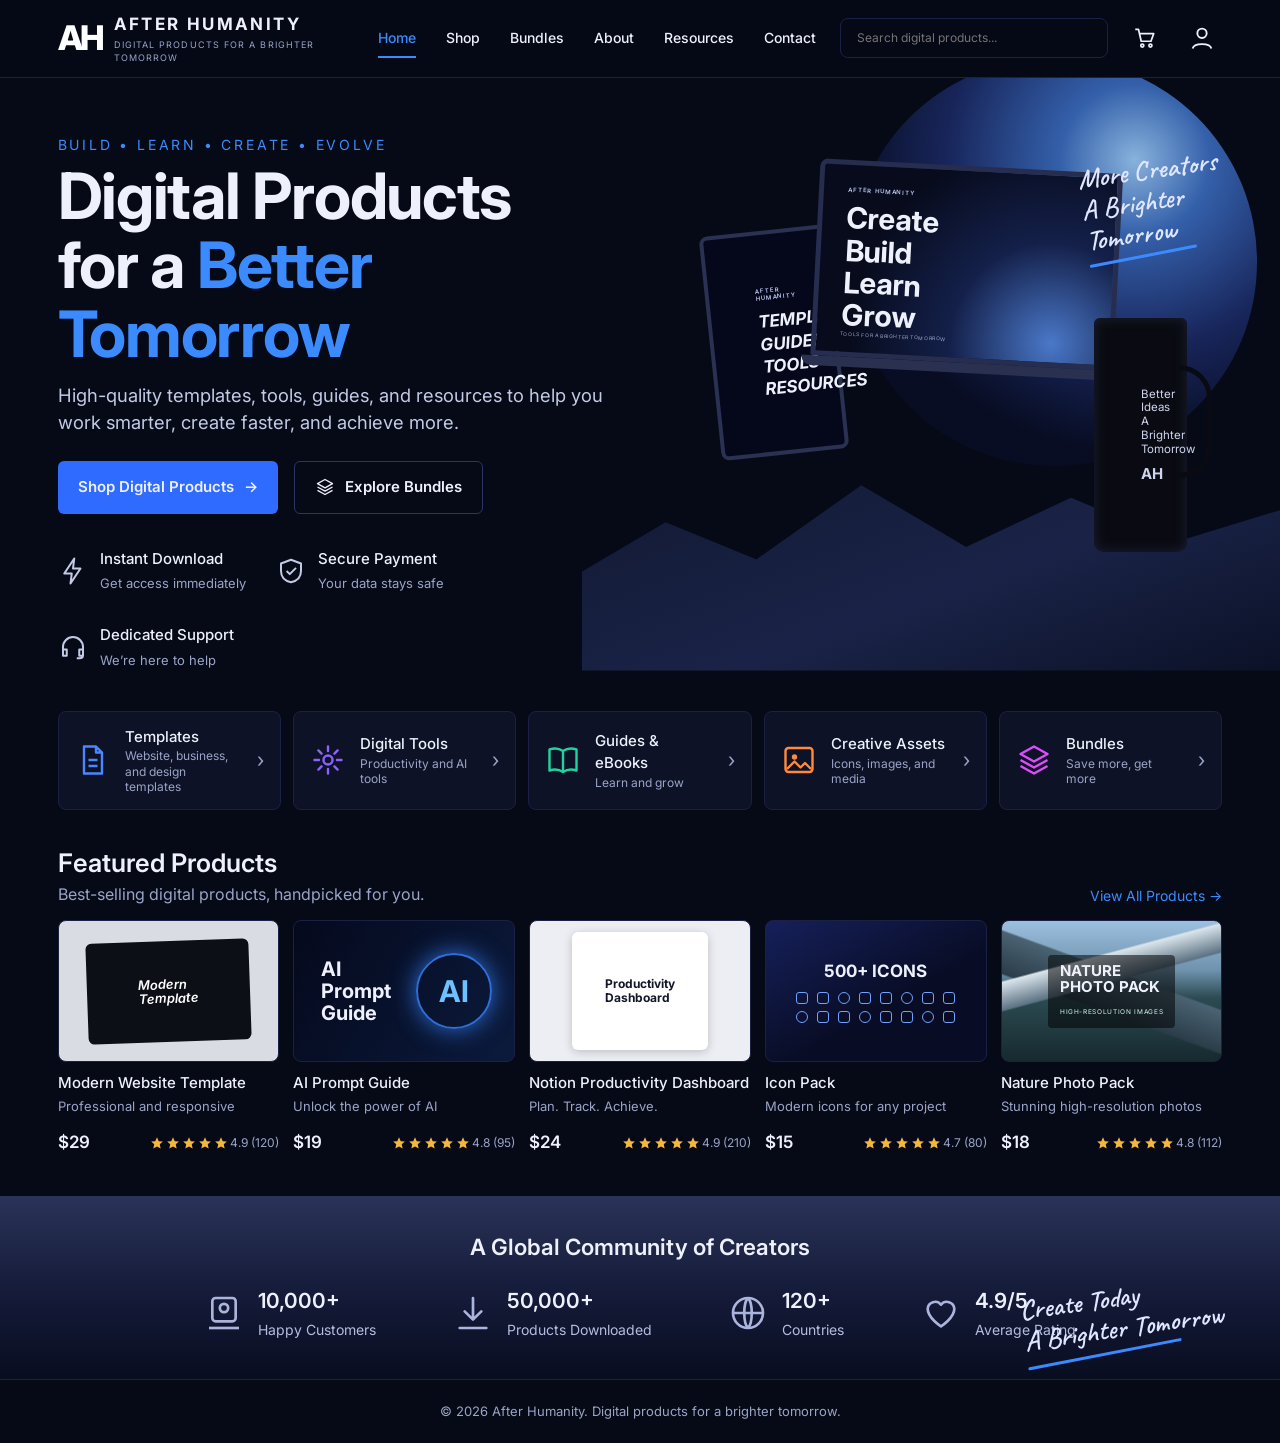
==== index.html @ 8324e244 "Deploy website via After Humanity Website Deployer" ====
<!DOCTYPE html>
<html lang="en">
<head>
<meta charset="utf-8">
<meta name="viewport" content="width=device-width, initial-scale=1">
<title>After Humanity | Digital Products for a Brighter Tomorrow</title>
<meta name="description" content="High-quality templates, tools, guides, and resources to help you work smarter, create faster, and achieve more.">
<link rel="preconnect" href="https://fonts.googleapis.com">
<link rel="preconnect" href="https://fonts.gstatic.com" crossorigin>
<link href="https://fonts.googleapis.com/css2?family=Inter:wght@400;500;600;700;800&family=Caveat:wght@600&display=swap" rel="stylesheet">
<link rel="stylesheet" href="style.css">
</head>
<body>
<svg width="0" height="0" style="position:absolute" aria-hidden="true">
  <symbol id="i-doc" viewBox="0 0 24 24"><path d="M6 3h8l4 4v14H6z M14 3v4h4 M9 12h6 M9 16h6" fill="none" stroke="currentColor" stroke-width="1.6" stroke-linejoin="round"/></symbol>
  <symbol id="i-gear" viewBox="0 0 24 24"><circle cx="12" cy="12" r="3" fill="none" stroke="currentColor" stroke-width="1.6"/><path d="M12 3v3M12 18v3M3 12h3M18 12h3M5.6 5.6l2.1 2.1M16.3 16.3l2.1 2.1M18.4 5.6l-2.1 2.1M7.7 16.3l-2.1 2.1" stroke="currentColor" stroke-width="1.6" stroke-linecap="round"/></symbol>
  <symbol id="i-book" viewBox="0 0 24 24"><path d="M3 5c3-1 6-1 9 1 3-2 6-2 9-1v14c-3-1-6-1-9 1-3-2-6-2-9-1z M12 6v14" fill="none" stroke="currentColor" stroke-width="1.6" stroke-linejoin="round"/></symbol>
  <symbol id="i-img" viewBox="0 0 24 24"><rect x="3" y="4" width="18" height="16" rx="2" fill="none" stroke="currentColor" stroke-width="1.6"/><circle cx="9" cy="10" r="1.8" fill="currentColor"/><path d="M4 18l5-5 4 4 3-3 4 4" fill="none" stroke="currentColor" stroke-width="1.6" stroke-linejoin="round"/></symbol>
  <symbol id="i-stack" viewBox="0 0 24 24"><path d="M12 3l9 5-9 5-9-5z M3 12l9 5 9-5 M3 16l9 5 9-5" fill="none" stroke="currentColor" stroke-width="1.6" stroke-linejoin="round"/></symbol>
  <symbol id="i-bolt" viewBox="0 0 24 24"><path d="M13 2L5 14h6l-1 8 8-12h-6z" fill="none" stroke="currentColor" stroke-width="1.6" stroke-linejoin="round"/></symbol>
  <symbol id="i-shield" viewBox="0 0 24 24"><path d="M12 3l8 3v6c0 5-3.5 8-8 9-4.5-1-8-4-8-9V6z M8.5 12l2.5 2.5L16 9.5" fill="none" stroke="currentColor" stroke-width="1.6" stroke-linejoin="round"/></symbol>
  <symbol id="i-help" viewBox="0 0 24 24"><path d="M4 14v-2a8 8 0 0116 0v2 M4 14h3v5H4z M17 14h3v5h-3z M20 19c0 2-2 2-5 2" fill="none" stroke="currentColor" stroke-width="1.6" stroke-linejoin="round"/></symbol>
  <symbol id="i-user" viewBox="0 0 24 24"><rect x="5" y="3" width="14" height="14" rx="2" fill="none" stroke="currentColor" stroke-width="1.6"/><circle cx="12" cy="9" r="2.5" fill="none" stroke="currentColor" stroke-width="1.6"/><path d="M3 21h18" stroke="currentColor" stroke-width="1.6"/></symbol>
  <symbol id="i-down" viewBox="0 0 24 24"><path d="M12 3v12 M7 11l5 5 5-5 M4 21h16" fill="none" stroke="currentColor" stroke-width="1.6" stroke-linejoin="round" stroke-linecap="round"/></symbol>
  <symbol id="i-globe" viewBox="0 0 24 24"><circle cx="12" cy="12" r="9" fill="none" stroke="currentColor" stroke-width="1.6"/><path d="M3 12h18 M12 3c3 3 3 15 0 18 M12 3c-3 3-3 15 0 18" fill="none" stroke="currentColor" stroke-width="1.6"/></symbol>
  <symbol id="i-heart" viewBox="0 0 24 24"><path d="M12 20S4 15 4 9.5A4.5 4.5 0 0112 7a4.5 4.5 0 018 2.5C20 15 12 20 12 20z" fill="none" stroke="currentColor" stroke-width="1.6" stroke-linejoin="round"/></symbol>
  <symbol id="i-star" viewBox="0 0 24 24"><path d="M12 2l3 7 7 .6-5.3 4.7 1.6 7.2L12 17.8 5.7 21.5l1.6-7.2L2 9.6 9 9z" fill="currentColor"/></symbol>
</svg>

<header class="nav">
  <a class="logo" href="#top" aria-label="After Humanity home">
    <span class="mark">AH</span>
    <span class="logo-text"><b>AFTER HUMANITY</b><small>DIGITAL PRODUCTS FOR A BRIGHTER TOMORROW</small></span>
  </a>
  <nav class="links" aria-label="Main">
    <a class="on" href="#top">Home</a><a href="#featured">Shop</a><a href="#categories">Bundles</a><a href="#community">About</a><a href="#community">Resources</a><a href="#footer">Contact</a>
  </nav>
  <div class="tools">
    <label class="search"><svg width="16" height="16"><use href="#i-help"/></svg><input type="search" placeholder="Search digital products..." aria-label="Search digital products"></label>
    <button class="icon" aria-label="Cart"><svg viewBox="0 0 24 24" width="26" height="26" fill="none" stroke="currentColor" stroke-width="1.6" stroke-linejoin="round"><path d="M3 4h3l2.5 11h9L20 8H7"/><circle cx="9.5" cy="19" r="1.4"/><circle cx="17" cy="19" r="1.4"/></svg></button>
    <button class="icon" aria-label="Account"><svg viewBox="0 0 24 24" width="28" height="28" fill="none" stroke="currentColor" stroke-width="1.6"><circle cx="12" cy="8" r="4"/><path d="M4 21c1-5 15-5 16 0"/></svg></button>
  </div>
</header>

<main id="top">
  <section class="hero">
    <div class="hero-copy">
      <p class="kicker">BUILD • LEARN • CREATE • EVOLVE</p>
      <h1>Digital Products<br>for a <span>Better Tomorrow</span></h1>
      <p class="lead">High-quality templates, tools, guides, and resources to help you work smarter, create faster, and achieve more.</p>
      <div class="cta">
        <a class="btn primary" href="#featured">Shop Digital Products <span>→</span></a>
        <a class="btn ghost" href="#categories"><svg width="20" height="20"><use href="#i-stack"/></svg> Explore Bundles</a>
      </div>
      <ul class="perks">
        <li><svg width="30" height="30"><use href="#i-bolt"/></svg><div><b>Instant Download</b><small>Get access immediately</small></div></li>
        <li><svg width="30" height="30"><use href="#i-shield"/></svg><div><b>Secure Payment</b><small>Your data stays safe</small></div></li>
        <li><svg width="30" height="30"><use href="#i-help"/></svg><div><b>Dedicated Support</b><small>We’re here to help</small></div></li>
      </ul>
    </div>
    <div class="hero-art" aria-hidden="true">
      <div class="planet"></div>
      <div class="ridge"></div>
      <div class="tablet"><i>AFTER HUMANITY</i><p>TEMPLATES<br>GUIDES<br>TOOLS<br>RESOURCES</p></div>
      <div class="laptop"><div class="screen"><i>AFTER HUMANITY</i><p>Create<br>Build<br>Learn<br>Grow</p><em>TOOLS FOR A BRIGHTER TOMORROW</em></div><div class="base"></div></div>
      <div class="mug"><span>Better<br>Ideas<br>A Brighter<br>Tomorrow</span><b>AH</b></div>
      <p class="script s1">More Creators<br>A Brighter<br>Tomorrow</p>
    </div>
  </section>

  <section id="categories" class="cats">
    <a class="cat" href="#featured"><svg class="c1" width="36" height="36"><use href="#i-doc"/></svg><div><b>Templates</b><small>Website, business, and design templates</small></div><em>›</em></a>
    <a class="cat" href="#featured"><svg class="c2" width="36" height="36"><use href="#i-gear"/></svg><div><b>Digital Tools</b><small>Productivity and AI tools</small></div><em>›</em></a>
    <a class="cat" href="#featured"><svg class="c3" width="36" height="36"><use href="#i-book"/></svg><div><b>Guides &amp; eBooks</b><small>Learn and grow</small></div><em>›</em></a>
    <a class="cat" href="#featured"><svg class="c4" width="36" height="36"><use href="#i-img"/></svg><div><b>Creative Assets</b><small>Icons, images, and media</small></div><em>›</em></a>
    <a class="cat" href="#featured"><svg class="c5" width="36" height="36"><use href="#i-stack"/></svg><div><b>Bundles</b><small>Save more, get more</small></div><em>›</em></a>
  </section>

  <section id="featured" class="featured">
    <div class="head"><div><h2>Featured Products</h2><p>Best-selling digital products, handpicked for you.</p></div><a href="#featured">View All Products →</a></div>
    <div class="grid">
      <article class="prod"><div class="thumb t1"><div class="lap"><b>Modern<br>Template</b></div></div><h3>Modern Website Template</h3><p>Professional and responsive</p><div class="row"><b>$29</b><span class="rate" aria-label="4.9 stars, 120 reviews"><svg width="14" height="14"><use href="#i-star"/></svg><svg width="14" height="14"><use href="#i-star"/></svg><svg width="14" height="14"><use href="#i-star"/></svg><svg width="14" height="14"><use href="#i-star"/></svg><svg width="14" height="14"><use href="#i-star"/></svg> 4.9 (120)</span></div></article>
      <article class="prod"><div class="thumb t2"><b>AI<br>Prompt<br>Guide</b><i>AI</i></div><h3>AI Prompt Guide</h3><p>Unlock the power of AI</p><div class="row"><b>$19</b><span class="rate" aria-label="4.8 stars, 95 reviews"><svg width="14" height="14"><use href="#i-star"/></svg><svg width="14" height="14"><use href="#i-star"/></svg><svg width="14" height="14"><use href="#i-star"/></svg><svg width="14" height="14"><use href="#i-star"/></svg><svg width="14" height="14"><use href="#i-star"/></svg> 4.8 (95)</span></div></article>
      <article class="prod"><div class="thumb t3"><div class="card"><b>Productivity<br>Dashboard</b></div></div><h3>Notion Productivity Dashboard</h3><p>Plan. Track. Achieve.</p><div class="row"><b>$24</b><span class="rate" aria-label="4.9 stars, 210 reviews"><svg width="14" height="14"><use href="#i-star"/></svg><svg width="14" height="14"><use href="#i-star"/></svg><svg width="14" height="14"><use href="#i-star"/></svg><svg width="14" height="14"><use href="#i-star"/></svg><svg width="14" height="14"><use href="#i-star"/></svg> 4.9 (210)</span></div></article>
      <article class="prod"><div class="thumb t4"><b>500+ ICONS</b><div class="dots"><u></u><u></u><u></u><u></u><u></u><u></u><u></u><u></u><u></u><u></u><u></u><u></u><u></u><u></u><u></u><u></u></div></div><h3>Icon Pack</h3><p>Modern icons for any project</p><div class="row"><b>$15</b><span class="rate" aria-label="4.7 stars, 80 reviews"><svg width="14" height="14"><use href="#i-star"/></svg><svg width="14" height="14"><use href="#i-star"/></svg><svg width="14" height="14"><use href="#i-star"/></svg><svg width="14" height="14"><use href="#i-star"/></svg><svg width="14" height="14"><use href="#i-star"/></svg> 4.7 (80)</span></div></article>
      <article class="prod"><div class="thumb t5"><div class="tag"><b>NATURE<br>PHOTO PACK</b><small>HIGH-RESOLUTION IMAGES</small></div></div><h3>Nature Photo Pack</h3><p>Stunning high-resolution photos</p><div class="row"><b>$18</b><span class="rate" aria-label="4.8 stars, 112 reviews"><svg width="14" height="14"><use href="#i-star"/></svg><svg width="14" height="14"><use href="#i-star"/></svg><svg width="14" height="14"><use href="#i-star"/></svg><svg width="14" height="14"><use href="#i-star"/></svg><svg width="14" height="14"><use href="#i-star"/></svg> 4.8 (112)</span></div></article>
    </div>
  </section>
</main>

<section id="community" class="community">
  <h2>A Global Community of Creators</h2>
  <div class="stats">
    <div><svg width="40" height="40"><use href="#i-user"/></svg><p><b>10,000+</b><small>Happy Customers</small></p></div>
    <div><svg width="40" height="40"><use href="#i-down"/></svg><p><b>50,000+</b><small>Products Downloaded</small></p></div>
    <div><svg width="40" height="40"><use href="#i-globe"/></svg><p><b>120+</b><small>Countries</small></p></div>
    <div><svg width="40" height="40"><use href="#i-heart"/></svg><p><b>4.9/5</b><small>Average Rating</small></p></div>
  </div>
  <p class="script s2">Create Today<br>A Brighter Tomorrow</p>
</section>
<footer id="footer" class="footer">© <span id="y">2026</span> After Humanity. Digital products for a brighter tomorrow.</footer>
<script>document.getElementById('y').textContent=new Date().getFullYear();</script>
</body>
</html>
---- style.css ----
:root{--bg:#060a17;--panel:#0d1226;--line:#1a2144;--text:#eef1fb;--mut:#9aa4c7;--blue:#2f6bff;--sky:#3b8bff}
*{box-sizing:border-box}html{scroll-behavior:smooth}
body{margin:0;background:var(--bg);color:var(--text);font:400 16px/1.5 Inter,system-ui,-apple-system,"Segoe UI",sans-serif}
a{color:inherit;text-decoration:none}button{font:inherit;color:inherit;background:none;border:0;cursor:pointer}
:focus-visible{outline:2px solid var(--sky);outline-offset:2px}
.nav{display:flex;align-items:center;gap:24px;padding:12px 4.5vw;border-bottom:1px solid var(--line);position:sticky;top:0;z-index:10;background:rgba(6,10,23,.92);backdrop-filter:blur(10px)}
.logo{display:flex;align-items:center;gap:12px}
.mark{font:800 34px/1 Inter;letter-spacing:-3px;color:#fff}
.logo-text b{display:block;font-size:17px;letter-spacing:.14em}.logo-text small{display:block;font-size:9px;letter-spacing:.12em;color:var(--mut)}
.links{display:flex;gap:30px;margin:0 auto;font-size:14px;font-weight:500}
.links a{padding:8px 0;border-bottom:2px solid transparent}.links a.on{color:var(--sky);border-color:var(--sky)}.links a:hover{color:var(--sky)}
.tools{display:flex;align-items:center;gap:18px}
.search{display:flex;align-items:center;gap:10px;border:1px solid var(--line);border-radius:8px;padding:9px 14px;width:268px;color:var(--mut)}
.search svg{display:none}.search input{background:none;border:0;color:var(--text);width:100%;font:inherit;font-size:12px;outline:0}
.icon{display:grid;place-items:center}
.hero{position:relative;display:grid;grid-template-columns:1fr 1fr;align-items:center;min-height:400px;padding:56px 4.5vw 40px;overflow:hidden}
.kicker{margin:0 0 6px;color:var(--sky);letter-spacing:.2em;font-size:14px}
h1{margin:0;font-size:clamp(2.4rem,5.2vw,4rem);line-height:1.08;font-weight:700;letter-spacing:-.02em}
h1 span{color:var(--sky)}
.lead{color:#c3cae6;font-size:1.15rem;max-width:560px;margin:14px 0 24px}
.cta{display:flex;gap:16px;flex-wrap:wrap}
.btn{display:inline-flex;align-items:center;gap:10px;padding:14px 20px;border-radius:6px;font-weight:600;font-size:15px}
.btn.primary{background:var(--blue)}.btn.primary:hover{background:#4a7fff}
.btn.ghost{border:1px solid #2b3566}.btn.ghost:hover{border-color:var(--sky)}
.perks{list-style:none;display:flex;gap:30px;padding:0;margin:34px 0 0;flex-wrap:wrap}
.perks li{display:flex;gap:12px;align-items:center;color:#c3cae6}
.perks b{display:block;color:var(--text);font-size:15px;font-weight:500}.perks small{color:var(--mut);font-size:13px}
.hero-art{position:relative;height:100%;min-height:380px}
.planet{position:absolute;right:-6%;top:-14%;width:70%;aspect-ratio:1;border-radius:50%;background:radial-gradient(circle at 70% 25%,#9fd0ff 0,#3c6fc4 18%,#1b2a66 45%,#080d24 70%);opacity:.85}
.ridge{position:absolute;inset:auto -10% 0 -10%;height:46%;background:linear-gradient(160deg,#10172f,#1a2347 60%,#0b1127);clip-path:polygon(0 60%,12% 40%,25% 55%,40% 25%,55% 50%,70% 30%,85% 48%,100% 35%,100% 100%,0 100%)}
.laptop{position:absolute;left:30%;top:6%;width:52%;transform:rotate(3deg)}
.screen{aspect-ratio:16/10;border:5px solid #262d4f;border-radius:8px 8px 2px 2px;background:radial-gradient(circle at 80% 90%,#4a78c8 0,#14204a 35%,#070b1c 70%);padding:7% 8%;position:relative}
.screen i,.tablet i{font:normal 600 6px Inter;letter-spacing:.14em;color:#b9c4ef;display:block}
.screen p{margin:8px 0 0;font-weight:700;font-size:clamp(14px,2.3vw,30px);line-height:1.1}
.screen em{position:absolute;left:8%;bottom:8%;font:normal 5px Inter;letter-spacing:.12em;color:#9aa4c7}
.base{height:10px;background:#2a3050;border-radius:0 0 12px 12px;margin:0 -3%}
.tablet{position:absolute;left:12%;top:18%;width:22%;aspect-ratio:3/4;background:#05081a;border:4px solid #2b3152;border-radius:8px;padding:9% 8%;transform:rotate(-6deg)}
.tablet p{margin:10px 0 0;font:italic 700 clamp(9px,1.35vw,17px)/1.3 Inter}
.mug{position:absolute;right:6%;bottom:22%;width:15%;aspect-ratio:.9;background:#0a0b12;border-radius:6px 6px 10px 10px;padding:12% 8%;text-align:center;font-size:clamp(7px,.9vw,12px);color:#cfd5ee;line-height:1.2;box-shadow:inset 0 0 12px #1c2036}
.mug b{display:block;margin-top:8px;font-size:1.3em}
.mug::after{content:"";position:absolute;right:-26%;top:20%;width:30%;height:44%;border:5px solid #0a0b12;border-left:0;border-radius:0 40px 40px 0}
.script{font:600 clamp(18px,2.2vw,28px)/1.1 Caveat,cursive;color:#dfe6ff;transform:rotate(-8deg);margin:0}
.script::after{content:"";display:block;height:3px;width:78%;background:var(--sky);border-radius:3px;margin-top:6px;transform:rotate(-3deg)}
.s1{position:absolute;right:0;top:4%}
.cats{display:grid;grid-template-columns:repeat(5,1fr);gap:12px;padding:0 4.5vw}
.cat{display:flex;align-items:center;gap:14px;background:var(--panel);border:1px solid var(--line);border-radius:8px;padding:14px 16px}
.cat:hover{border-color:#34407a}
.cat div{flex:1}.cat b{display:block;font-size:15px;font-weight:500}.cat small{color:var(--mut);font-size:12px;line-height:1.3;display:block}.cat em{font-style:normal;color:var(--mut);font-size:20px}
.c1{color:#4a86ff}.c2{color:#8a63ff}.c3{color:#22d3a0}.c4{color:#ff8a3d}.c5{color:#e04bff}
.featured{padding:34px 4.5vw 40px}
.head{display:flex;justify-content:space-between;align-items:flex-end;margin-bottom:14px;gap:12px}
.head h2{margin:0;font-size:1.6rem;font-weight:600}.head p{margin:0;color:var(--mut)}.head a{color:var(--sky);font-size:14px}
.grid{display:grid;grid-template-columns:repeat(5,1fr);gap:14px}
.prod h3{margin:10px 0 2px;font-size:15px;font-weight:500}.prod p{margin:0;color:var(--mut);font-size:13px}
.row{display:flex;justify-content:space-between;align-items:center;margin-top:14px}.row b{font-size:17px;font-weight:600}
.rate{display:flex;align-items:center;gap:2px;color:#f5b73b;font-size:12px}.rate svg{margin:0}
.rate{color:var(--mut)}.rate svg{color:#f5b73b}.rate svg+svg{margin-left:0}
.thumb{height:142px;border-radius:8px;border:1px solid var(--line);overflow:hidden;position:relative;display:grid;place-items:center}
.t1{background:#d9dce3}.t1 .lap{width:74%;height:72%;background:#0d0f16;border-radius:6px;display:grid;place-items:center;transform:rotate(-2deg)}.t1 b{color:#fff;font:italic 600 13px/1.1 Inter;text-align:left}
.t2{background:linear-gradient(120deg,#05091c,#0b1a3c);justify-items:start;padding-left:12%}.t2 b{font-size:20px;line-height:1.1}.t2 i{position:absolute;right:10%;font:normal 700 30px Inter;color:#6ec1ff;border:2px solid #2d6fd6;border-radius:50%;width:76px;height:76px;display:grid;place-items:center;box-shadow:0 0 24px #2d6fd6}
.t3{background:#eceef3}.t3 .card{background:#fff;width:62%;height:84%;border-radius:6px;box-shadow:0 2px 10px #0003;display:grid;place-items:center;color:#14172b;text-align:left;font-size:12px;line-height:1.15}
.t4{background:linear-gradient(150deg,#16205a,#080c24 60%);align-content:center;gap:8px}.t4>b{font-size:17px;font-weight:700}
.dots{display:grid;grid-template-columns:repeat(8,1fr);gap:7px 9px}.dots u{width:12px;height:12px;border:1.8px solid #6fa2ff;border-radius:3px}.dots u:nth-child(3n){border-radius:50%}
.t5{background:linear-gradient(180deg,#9cc0de 0,#6f93ad 35%,#2c4a52 55%,#162a2f 100%)}
.t5::before{content:"";position:absolute;inset:0;background:linear-gradient(165deg,transparent 30%,#d9e4ea 31%,#5d7384 45%,transparent 46%),linear-gradient(200deg,transparent 40%,#4a6272 41%,#2b3d49 60%,transparent 61%)}
.tag{position:relative;background:#0008;padding:8px 12px;border-radius:4px}.tag b{font-size:15px;line-height:1.1;display:block}.tag small{font-size:6.5px;letter-spacing:.1em;color:#cfe}
.community{position:relative;text-align:center;padding:34px 4.5vw 38px;background:linear-gradient(180deg,#2a3358 0,#141a38 55%,#090d20 100%)}
.community h2{margin:0 0 22px;font-size:1.4rem;font-weight:600}
.stats{display:flex;justify-content:center;gap:clamp(24px,6vw,90px);flex-wrap:wrap;text-align:left;max-width:900px;margin:0 auto}
.stats div{display:flex;gap:14px;align-items:center;color:#aab4dc}.stats p{margin:0}.stats b{display:block;font-size:1.3rem;color:var(--text);font-weight:600}.stats small{color:#b4bddf;font-size:14px}
.s2{position:absolute;right:4.5vw;bottom:26px;text-align:left}
.footer{padding:22px 4.5vw;text-align:center;color:var(--mut);font-size:13px;border-top:1px solid var(--line)}
@media(max-width:1100px){.links{display:none}.nav{justify-content:space-between}.cats{grid-template-columns:repeat(2,1fr)}.grid{grid-template-columns:repeat(3,1fr)}.hero{grid-template-columns:1fr}.hero-art{min-height:340px}.s2{position:static;margin:24px auto 0;width:max-content}}
@media(max-width:640px){.search{display:none}.cats,.grid{grid-template-columns:1fr 1fr}.cat small{display:none}.cat em{display:none}.head{flex-direction:column;align-items:flex-start}.hero{padding-top:32px}}
@media(prefers-reduced-motion:reduce){html{scroll-behavior:auto}}
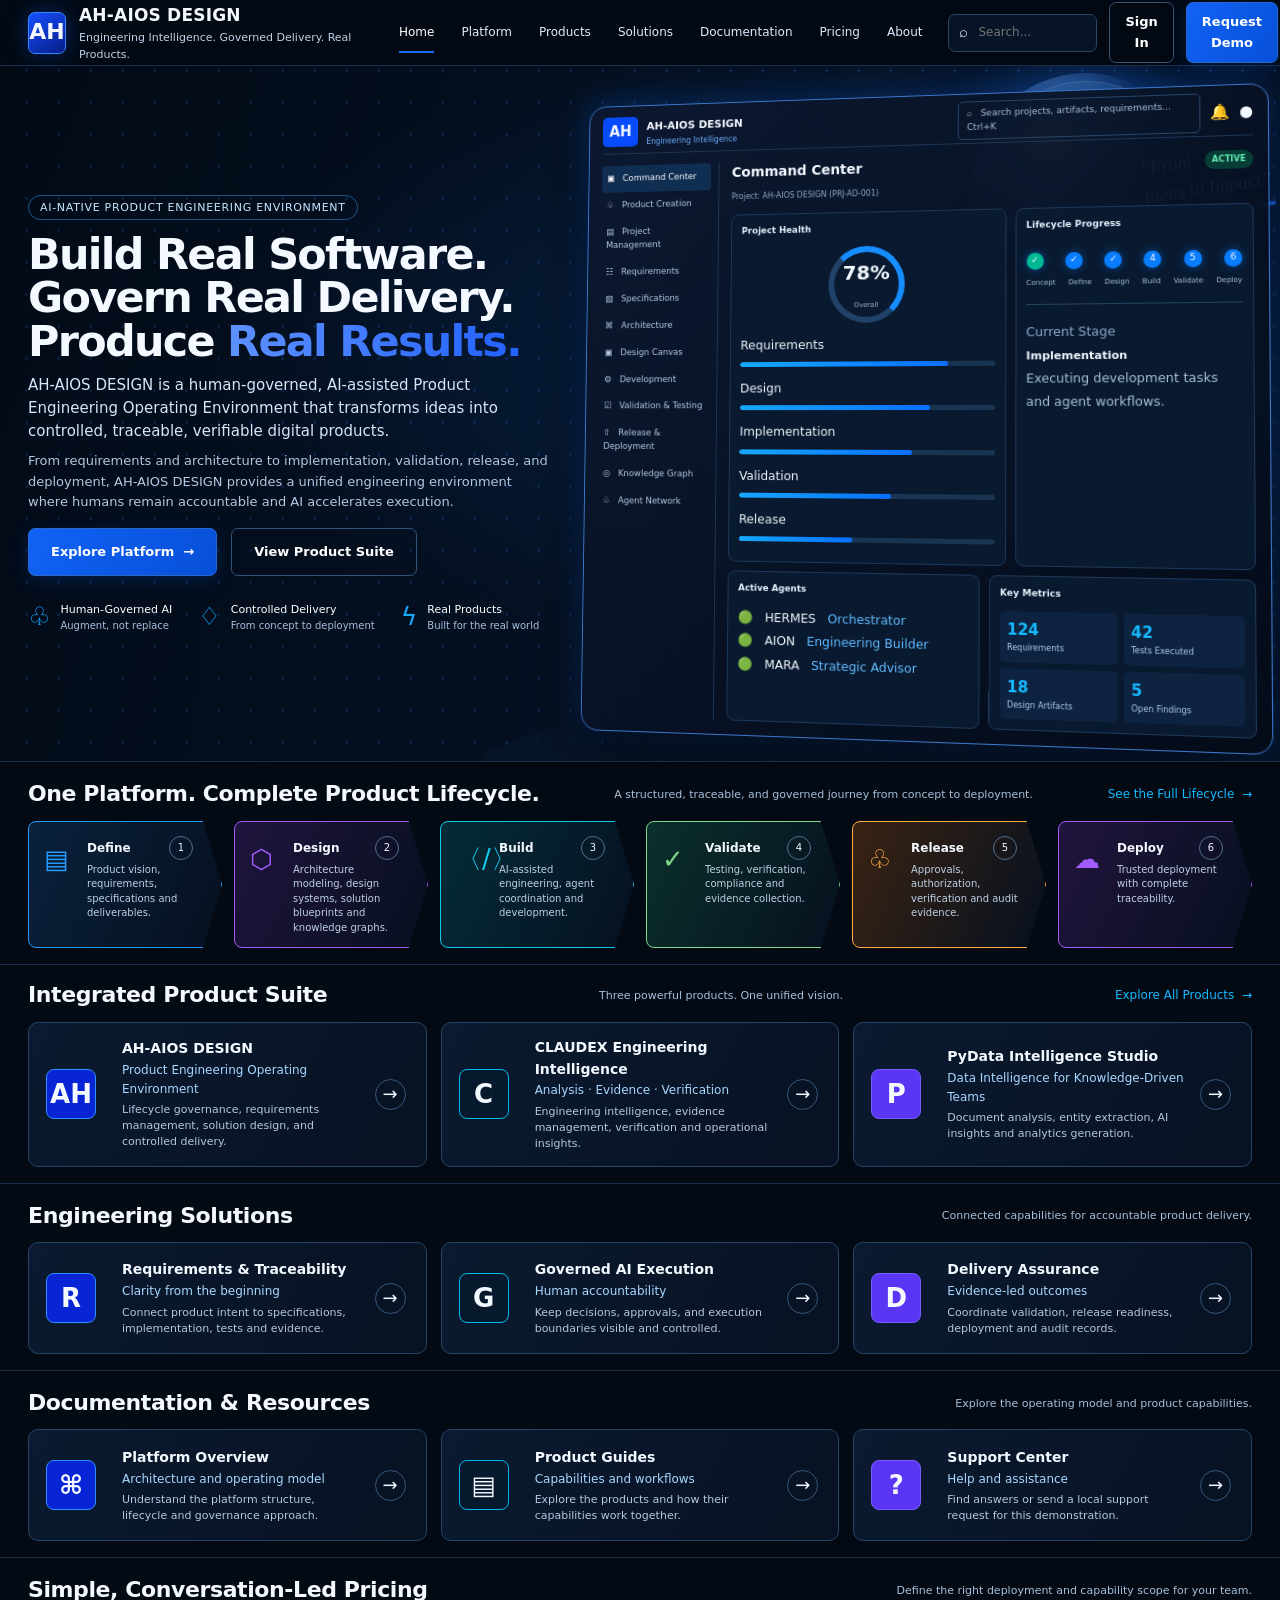
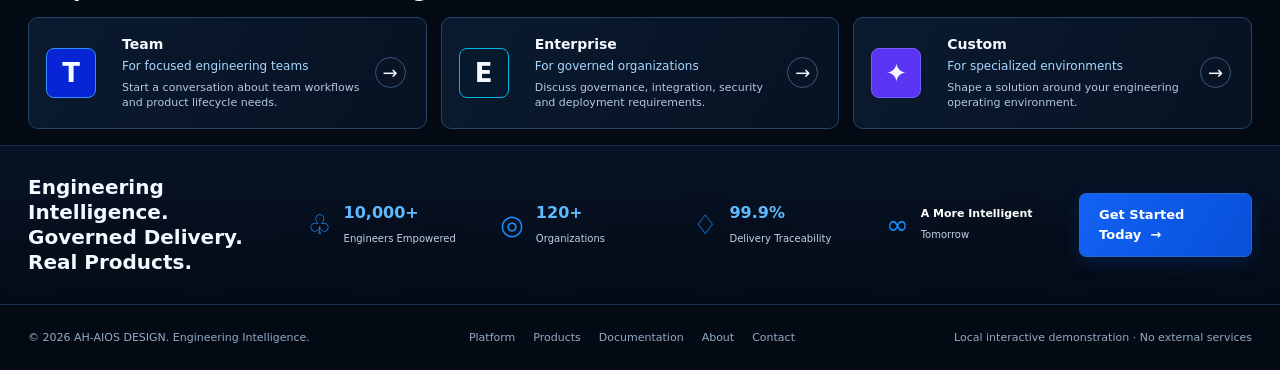
==== commit 8012d36c: "Deploy website via After Humanity Website Deployer" ====
--- a/index.html
+++ b/index.html
@@ -3,102 +3,192 @@
 <head>
 <meta charset="utf-8">
 <meta name="viewport" content="width=device-width, initial-scale=1">
-<title>After Humanity | Digital Products for a Brighter Tomorrow</title>
-<meta name="description" content="High-quality templates, tools, guides, and resources to help you work smarter, create faster, and achieve more.">
-<link rel="preconnect" href="https://fonts.googleapis.com">
-<link rel="preconnect" href="https://fonts.gstatic.com" crossorigin>
-<link href="https://fonts.googleapis.com/css2?family=Inter:wght@400;500;600;700;800&family=Caveat:wght@600&display=swap" rel="stylesheet">
-<link rel="stylesheet" href="style.css">
+<meta name="theme-color" content="#050d1b">
+<meta name="description" content="AH-AIOS DESIGN — Engineering Intelligence. Governed Delivery. Real Products.">
+<meta name="application-name" content="AH-AIOS DESIGN">
+<meta name="ah-deliv-id" content="AH-AIOS-DESIGN-WEB-001">
+<meta name="ah-deliv-version" content="1.3.0">
+<meta name="ah-deliv-status" content="DRAFT">
+<meta name="ah-deliv-framework" content="AH-DELIV-FWK-001 v3.0.0">
+<title>AH-AIOS DESIGN — Engineering Intelligence</title>
+<style>
+:root{--bg:#030a14;--panel:#081629;--panel2:#0b1b31;--line:#19375a;--blue:#1769ff;--cyan:#12baff;--text:#f4f8ff;--muted:#a9bdd7;--soft:#7892b4;--green:#55d99a;--purple:#9b5cff;--gold:#ffb547;--max:1480px}
+*{box-sizing:border-box}html{scroll-behavior:smooth;scroll-padding-top:82px}body{margin:0;background:var(--bg);color:var(--text);font:15px/1.55 Inter,ui-sans-serif,system-ui,-apple-system,"Segoe UI",sans-serif;overflow-x:hidden}a{color:inherit;text-decoration:none}button,input,textarea{font:inherit}button,a{ -webkit-tap-highlight-color:transparent}button{cursor:pointer}.wrap{width:min(var(--max),calc(100% - 56px));margin:auto}
+header{height:66px;position:sticky;top:0;z-index:30;background:rgba(3,10,20,.92);backdrop-filter:blur(18px);border-bottom:1px solid #1a2e49}
+.nav{height:100%;display:flex;align-items:center;gap:26px}.brand{display:flex;align-items:center;gap:13px;min-width:345px}.logo{width:42px;height:42px;border:1px solid #3487ff;border-radius:7px;background:linear-gradient(145deg,#164fff,#071d87);display:grid;place-items:center;font-weight:850;font-size:22px;box-shadow:0 0 22px #1260ff55}.brand strong{display:block;font-size:17px;letter-spacing:.2px}.brand small{display:block;color:#c1d2e8;font-size:11px}.navlinks{display:flex;align-items:center;gap:27px;margin-left:auto}.navlinks a{font-size:12px;color:#e0eaff;position:relative;padding:24px 0}.navlinks a:hover,.navlinks a.active{color:#fff}.navlinks a.active:after{content:"";height:2px;background:var(--blue);position:absolute;bottom:13px;left:0;right:0}.nav-actions{display:flex;align-items:center;gap:12px}.search{height:38px;border:1px solid #294568;border-radius:7px;display:flex;align-items:center;padding:0 10px;gap:8px;background:#071326}.search input{width:110px;background:none;border:0;outline:0;color:white;font-size:12px}.btn{border:1px solid #2868ca;background:linear-gradient(120deg,#1262f5,#0750d8);color:white;padding:11px 19px;border-radius:7px;font-weight:650;font-size:13px;box-shadow:0 5px 18px #0758ed33;transition:.2s}.btn:hover{transform:translateY(-2px);filter:brightness(1.15)}.btn.ghost{background:transparent;box-shadow:none;border-color:#34547a}.btn.small{padding:9px 15px}.menu-toggle{display:none;background:none;border:1px solid var(--line);color:white;border-radius:7px;padding:8px}
+.hero{position:relative;min-height:493px;overflow:hidden;border-bottom:1px solid #1a304a;background:radial-gradient(ellipse at 72% 42%,#0b3670 0,#061a35 27%,transparent 56%),linear-gradient(110deg,#030b17 0%,#061326 65%,#020916 100%)}
+.hero:before{content:"";position:absolute;inset:0;background:linear-gradient(90deg,rgba(2,9,19,.18),transparent 68%),radial-gradient(circle at 83% 14%,#2369d955 0 1px,transparent 2px);background-size:auto,32px 32px;opacity:.7;pointer-events:none}
+.hero:after{content:"";position:absolute;left:38%;right:-5%;bottom:-45px;height:180px;background:linear-gradient(180deg,transparent,#07182c),repeating-linear-gradient(168deg,transparent 0 22px,#17375d33 23px 24px);clip-path:polygon(0 70%,8% 55%,14% 69%,25% 35%,34% 60%,48% 20%,58% 60%,72% 30%,84% 60%,100% 20%,100% 100%,0 100%);opacity:.8}
+.hero-grid{position:relative;z-index:1;display:grid;grid-template-columns:43% 57%;gap:12px;min-height:493px;align-items:center;padding:26px 0 22px}.eyebrow{display:inline-block;border:1px solid #1d5a88;color:#c6e6ff;border-radius:30px;padding:3px 11px;font-size:11px;letter-spacing:.7px;margin-bottom:13px}.hero h1{font-size:clamp(36px,3.35vw,52px);line-height:1.02;letter-spacing:-1.7px;margin:0 0 10px;font-weight:800}.gradient{background:linear-gradient(90deg,#5c91ff,#2361ff);-webkit-background-clip:text;background-clip:text;color:transparent}.lead{font-size:15px;color:#d6e6fa;line-height:1.55;max-width:560px;margin:0 0 8px}.sublead{font-size:13px;color:#b3c7df;max-width:560px;margin:0 0 16px}.hero-buttons{display:flex;gap:14px;margin:16px 0 22px}.hero-buttons .btn{padding:13px 22px}.trust-row{display:flex;gap:26px;flex-wrap:wrap}.trust{display:flex;gap:10px;align-items:center;font-size:11px;color:#fff}.trust .symbol{font-size:25px;color:#16a9ff}.trust small{display:block;color:#a8bfdc;font-size:10px}
+.visual{position:relative;min-height:420px;display:flex;align-items:center;justify-content:center;perspective:1100px}.planet{position:absolute;width:230px;height:230px;border-radius:50%;right:9%;top:-3%;background:radial-gradient(circle at 35% 30%,#d4efff,#548cdb 16%,#123d83 47%,#06152f 72%);box-shadow:0 0 55px #1a76ff88, inset -20px -16px 30px #0009;opacity:.78}.planet:after{content:"";position:absolute;inset:8px;border-radius:50%;border:1px solid #a9d7ff66;box-shadow:inset 0 0 35px #60baff66}
+.dashboard{position:relative;z-index:2;width:min(690px,100%);min-height:390px;border:1px solid #3b77c9;border-radius:18px;padding:14px;background:linear-gradient(135deg,#0b1830f2,#030b18f5);box-shadow:0 20px 60px #000b,0 0 35px #126bff66;transform:rotateY(-7deg) rotateX(2deg)}.dash-top{height:36px;display:flex;align-items:center;gap:9px;border-bottom:1px solid #1c3556;padding-bottom:10px}.dash-mini-logo{background:#084bff;border-radius:5px;padding:4px 7px;font-weight:800}.dash-top strong{font-size:11px}.dash-top small{display:block;color:#6baeff;font-size:8px}.dash-search{margin-left:auto;width:36%;border:1px solid #274568;border-radius:5px;padding:5px 8px;font-size:9px;color:#a8c0de}.dash-layout{display:grid;grid-template-columns:126px 1fr;gap:13px;padding-top:12px}.dash-side{border-right:1px solid #1c3556;padding-right:8px}.dash-side div{padding:7px 5px;font-size:9px;color:#b7cbe4;border-radius:4px}.dash-side div:first-child{background:#102e52;color:#fff}.dash-main{min-width:0}.dash-heading{display:flex;justify-content:space-between;align-items:center;font-size:14px;font-weight:700}.active-pill{font-size:8px;color:#63edb1;background:#063d36;padding:3px 7px;border-radius:10px}.dash-cards{display:grid;grid-template-columns:1.1fr .9fr;gap:9px;margin-top:9px}.dash-card{border:1px solid #1c385a;background:#091a30;border-radius:8px;padding:10px;min-height:142px}.dash-card h4{font-size:9px;margin:0 0 10px;color:#e6f2ff}.score{width:78px;height:78px;border-radius:50%;border:6px solid #168eff;border-left-color:#214269;border-bottom-color:#214269;display:grid;place-items:center;margin:4px auto 10px;font-size:20px;font-weight:800}.score small{display:block;font-size:7px;font-weight:400;text-align:center;color:#9fb7d5}.barline{height:5px;background:#1a3553;border-radius:5px;margin:6px 0 10px;overflow:hidden}.barline i{display:block;height:100%;background:linear-gradient(90deg,#16a8ff,#0870ff);border-radius:5px}.lifecycle{display:flex;justify-content:space-between;align-items:center;margin:20px 0 8px}.stepdot{width:17px;height:17px;border-radius:50%;display:grid;place-items:center;background:#087dff;font-size:9px;box-shadow:0 0 9px #087dff77}.stepdot.done{background:#00b994}.step-labels{display:flex;justify-content:space-between;font-size:7px;color:#a8bfdc}.dash-bottom{display:grid;grid-template-columns:1fr 1fr;gap:9px;margin-top:9px}.mini-stats{display:grid;grid-template-columns:1fr 1fr;gap:6px}.mini-stats div{background:#0d2340;padding:7px;border-radius:5px;font-size:8px;color:#b5cce6}.mini-stats b{display:block;color:#16baff;font-size:15px}.right-note{position:absolute;right:-1%;top:8%;font-family:Georgia,serif;font-style:italic;font-size:19px;color:#d9e9ff;transform:rotate(-9deg)}.right-note:after{content:"";display:block;width:35px;height:4px;background:#1769ff;margin:8px 0 0 auto}
+.section{padding:19px 0 16px;border-bottom:1px solid #172d47}.section-head{display:flex;align-items:center;justify-content:space-between;gap:20px;margin-bottom:13px}.section h2{font-size:22px;line-height:1.2;margin:0;letter-spacing:-.4px}.section-head p{font-size:11px;color:#a8bfd9;margin:0}.text-link{font-size:12px;color:#16baff;white-space:nowrap}.text-link:hover{color:white}
+.lifecycle-grid{display:grid;grid-template-columns:repeat(6,1fr);gap:12px}.life-card{min-height:112px;position:relative;padding:14px 13px 12px 58px;border:1px solid var(--accent);border-radius:8px;background:linear-gradient(115deg,var(--tint),#06101f);clip-path:polygon(0 0,90% 0,100% 50%,90% 100%,0 100%);transition:.2s;cursor:pointer}.life-card:hover{transform:translateY(-4px);filter:brightness(1.2)}.life-card .life-icon{position:absolute;left:15px;top:17px;font-size:26px;color:var(--accent)}.life-card b{font-size:12px}.life-card p{font-size:10px;line-height:1.45;color:#bfd0e5;margin:4px 12px 0 0}.life-card .num{position:absolute;right:28px;top:14px;border:1px solid #54708f;border-radius:50%;width:24px;height:24px;display:grid;place-items:center;font-size:10px}
+.products{padding-top:17px}.product-grid{display:grid;grid-template-columns:repeat(3,1fr);gap:14px}.product-card{min-height:112px;border:1px solid #254568;border-radius:10px;padding:14px 17px;background:linear-gradient(120deg,#0b1a30,#071222);display:grid;grid-template-columns:62px 1fr 34px;gap:14px;align-items:center;transition:.2s;cursor:pointer}.product-card:hover{border-color:#258cff;transform:translateY(-3px);box-shadow:0 10px 30px #001a3d}.product-logo{width:50px;height:50px;border-radius:8px;display:grid;place-items:center;font-size:26px;font-weight:800;border:1px solid #2c91ff;background:#0825d5}.product-card:nth-child(2) .product-logo{background:#07192d;border-color:#00b9e9}.product-card:nth-child(3) .product-logo{background:#5b35f4;border-color:#775dff}.product-card h3{font-size:14px;margin:0 0 1px}.product-card .tagline{font-size:12px;color:#a8d7ff;margin-bottom:4px}.product-card p{font-size:11px;color:#b4c7df;margin:0;line-height:1.45}.round-arrow{width:31px;height:31px;border:1px solid #36577e;border-radius:50%;display:grid;place-items:center;font-size:18px}
+.stats-band{position:relative;overflow:hidden;padding:29px 0;background:linear-gradient(180deg,#071326,#040b16)}.stats-band:before{content:"";position:absolute;inset:0;background:linear-gradient(0deg,#040b16aa,#07132644),repeating-linear-gradient(170deg,transparent 0 28px,#18365722 29px 30px);clip-path:polygon(0 65%,10% 40%,18% 70%,30% 32%,42% 65%,55% 28%,66% 64%,80% 30%,91% 65%,100% 40%,100% 100%,0 100%)}.stats{position:relative;display:grid;grid-template-columns:1.5fr repeat(4,1fr) 1fr;gap:20px;align-items:center}.stats h2{font-size:20px;line-height:1.25;margin:0}.stat{display:flex;align-items:center;gap:12px}.stat .ico{font-size:27px;color:#168eff}.stat b{font-size:16px;color:#60baff;display:block}.stat small{font-size:10px;color:#c2d2e6}.stat:last-of-type b{font-size:11px;color:white}
+footer{border-top:1px solid #1a304a;padding:24px 0;color:#93aac5;font-size:11px}.footer-row{display:flex;justify-content:space-between;gap:20px;flex-wrap:wrap}.footer-links{display:flex;gap:18px}.footer-links a:hover{color:white}
+.modal-backdrop{position:fixed;inset:0;background:#000b;z-index:60;display:none;align-items:center;justify-content:center;padding:20px}.modal-backdrop.open{display:flex}.modal{width:min(520px,100%);max-height:90vh;overflow:auto;background:#08172a;border:1px solid #2c5b8e;border-radius:14px;padding:24px;box-shadow:0 25px 90px #000}.modal-head{display:flex;justify-content:space-between;align-items:center;margin-bottom:12px}.modal h2{font-size:21px;margin:0}.close{background:none;border:1px solid #345474;color:white;border-radius:7px;width:32px;height:32px;font-size:18px}.modal p{color:#b5c8df;font-size:13px}.field{display:block;margin:14px 0}.field span{display:block;font-size:12px;color:#c8d9ed;margin-bottom:6px}.field input,.field textarea{width:100%;background:#041020;border:1px solid #2a486a;border-radius:7px;padding:11px;color:white;outline:none}.field input:focus,.field textarea:focus{border-color:#258cff}.notice{padding:12px;border:1px solid #1f735e;background:#073329;border-radius:8px;color:#a9f2d6;font-size:12px;margin-top:14px;display:none}.notice.show{display:block}.detail-list{padding-left:18px;color:#c4d5e9;font-size:13px}.detail-list li{margin:7px 0}
+#searchResults{position:fixed;right:28px;top:58px;width:min(360px,calc(100vw - 30px));z-index:50;background:#09192c;border:1px solid #2a527b;border-radius:9px;padding:12px;display:none;box-shadow:0 18px 40px #000b}#searchResults.show{display:block}#searchResults strong{font-size:12px}#searchResults a{display:block;padding:8px;border-radius:5px;font-size:12px;color:#c9def5}#searchResults a:hover{background:#12345a}
+@media(max-width:1100px){.brand{min-width:250px}.navlinks{gap:16px}.search{display:none}.lifecycle-grid{grid-template-columns:repeat(3,1fr)}.stats{grid-template-columns:repeat(3,1fr)}.stats h2{grid-column:span 3}}
+@media(max-width:760px){.wrap{width:min(100% - 32px,var(--max))}header{height:62px}.brand{min-width:0}.brand strong{font-size:14px}.brand small{font-size:9px}.nav{gap:12px}.navlinks{display:none;position:absolute;top:61px;left:0;right:0;background:#061326;border-bottom:1px solid #294768;padding:10px 22px 18px;flex-direction:column;align-items:stretch;gap:0}.navlinks.open{display:flex}.navlinks a{padding:11px 0}.navlinks a.active:after{display:none}.nav-actions{margin-left:auto}.nav-actions .ghost{display:none}.nav-actions .btn{padding:9px 11px;font-size:11px}.menu-toggle{display:block}.hero-grid{grid-template-columns:1fr;padding:40px 0 20px}.hero{min-height:0}.hero h1{font-size:clamp(35px,9vw,49px)}.visual{min-height:330px;margin-top:12px}.dashboard{transform:none;width:100%;min-height:320px;padding:10px}.dash-layout{grid-template-columns:90px 1fr;gap:8px}.dash-side div{font-size:8px;padding:6px 3px}.dash-card{padding:7px;min-height:125px}.planet{width:160px;height:160px;right:5%;top:0}.right-note{display:none}.section-head{align-items:flex-start;flex-direction:column;gap:7px}.lifecycle-grid{grid-template-columns:repeat(2,1fr);gap:9px}.life-card{min-height:120px;padding-left:48px}.life-card .life-icon{left:11px;font-size:22px}.product-grid{grid-template-columns:1fr}.product-card{min-height:100px}.stats{grid-template-columns:repeat(2,1fr);gap:18px}.stats h2{grid-column:span 2}.stats .stat:last-of-type{grid-column:span 2}.footer-row{flex-direction:column}.hero-buttons{flex-wrap:wrap}.trust-row{gap:14px}}
+@media(max-width:390px){.lifecycle-grid{grid-template-columns:1fr}.life-card{min-height:95px}.dash-side{display:none}.dash-layout{grid-template-columns:1fr}.dash-search{display:none}.dash-cards{grid-template-columns:1fr 1fr}.dash-bottom{grid-template-columns:1fr}.trust-row{display:grid;grid-template-columns:1fr 1fr}}
+</style>
 </head>
 <body>
-<svg width="0" height="0" style="position:absolute" aria-hidden="true">
-  <symbol id="i-doc" viewBox="0 0 24 24"><path d="M6 3h8l4 4v14H6z M14 3v4h4 M9 12h6 M9 16h6" fill="none" stroke="currentColor" stroke-width="1.6" stroke-linejoin="round"/></symbol>
-  <symbol id="i-gear" viewBox="0 0 24 24"><circle cx="12" cy="12" r="3" fill="none" stroke="currentColor" stroke-width="1.6"/><path d="M12 3v3M12 18v3M3 12h3M18 12h3M5.6 5.6l2.1 2.1M16.3 16.3l2.1 2.1M18.4 5.6l-2.1 2.1M7.7 16.3l-2.1 2.1" stroke="currentColor" stroke-width="1.6" stroke-linecap="round"/></symbol>
-  <symbol id="i-book" viewBox="0 0 24 24"><path d="M3 5c3-1 6-1 9 1 3-2 6-2 9-1v14c-3-1-6-1-9 1-3-2-6-2-9-1z M12 6v14" fill="none" stroke="currentColor" stroke-width="1.6" stroke-linejoin="round"/></symbol>
-  <symbol id="i-img" viewBox="0 0 24 24"><rect x="3" y="4" width="18" height="16" rx="2" fill="none" stroke="currentColor" stroke-width="1.6"/><circle cx="9" cy="10" r="1.8" fill="currentColor"/><path d="M4 18l5-5 4 4 3-3 4 4" fill="none" stroke="currentColor" stroke-width="1.6" stroke-linejoin="round"/></symbol>
-  <symbol id="i-stack" viewBox="0 0 24 24"><path d="M12 3l9 5-9 5-9-5z M3 12l9 5 9-5 M3 16l9 5 9-5" fill="none" stroke="currentColor" stroke-width="1.6" stroke-linejoin="round"/></symbol>
-  <symbol id="i-bolt" viewBox="0 0 24 24"><path d="M13 2L5 14h6l-1 8 8-12h-6z" fill="none" stroke="currentColor" stroke-width="1.6" stroke-linejoin="round"/></symbol>
-  <symbol id="i-shield" viewBox="0 0 24 24"><path d="M12 3l8 3v6c0 5-3.5 8-8 9-4.5-1-8-4-8-9V6z M8.5 12l2.5 2.5L16 9.5" fill="none" stroke="currentColor" stroke-width="1.6" stroke-linejoin="round"/></symbol>
-  <symbol id="i-help" viewBox="0 0 24 24"><path d="M4 14v-2a8 8 0 0116 0v2 M4 14h3v5H4z M17 14h3v5h-3z M20 19c0 2-2 2-5 2" fill="none" stroke="currentColor" stroke-width="1.6" stroke-linejoin="round"/></symbol>
-  <symbol id="i-user" viewBox="0 0 24 24"><rect x="5" y="3" width="14" height="14" rx="2" fill="none" stroke="currentColor" stroke-width="1.6"/><circle cx="12" cy="9" r="2.5" fill="none" stroke="currentColor" stroke-width="1.6"/><path d="M3 21h18" stroke="currentColor" stroke-width="1.6"/></symbol>
-  <symbol id="i-down" viewBox="0 0 24 24"><path d="M12 3v12 M7 11l5 5 5-5 M4 21h16" fill="none" stroke="currentColor" stroke-width="1.6" stroke-linejoin="round" stroke-linecap="round"/></symbol>
-  <symbol id="i-globe" viewBox="0 0 24 24"><circle cx="12" cy="12" r="9" fill="none" stroke="currentColor" stroke-width="1.6"/><path d="M3 12h18 M12 3c3 3 3 15 0 18 M12 3c-3 3-3 15 0 18" fill="none" stroke="currentColor" stroke-width="1.6"/></symbol>
-  <symbol id="i-heart" viewBox="0 0 24 24"><path d="M12 20S4 15 4 9.5A4.5 4.5 0 0112 7a4.5 4.5 0 018 2.5C20 15 12 20 12 20z" fill="none" stroke="currentColor" stroke-width="1.6" stroke-linejoin="round"/></symbol>
-  <symbol id="i-star" viewBox="0 0 24 24"><path d="M12 2l3 7 7 .6-5.3 4.7 1.6 7.2L12 17.8 5.7 21.5l1.6-7.2L2 9.6 9 9z" fill="currentColor"/></symbol>
-</svg>
-
-<header class="nav">
-  <a class="logo" href="#top" aria-label="After Humanity home">
-    <span class="mark">AH</span>
-    <span class="logo-text"><b>AFTER HUMANITY</b><small>DIGITAL PRODUCTS FOR A BRIGHTER TOMORROW</small></span>
-  </a>
-  <nav class="links" aria-label="Main">
-    <a class="on" href="#top">Home</a><a href="#featured">Shop</a><a href="#categories">Bundles</a><a href="#community">About</a><a href="#community">Resources</a><a href="#footer">Contact</a>
+<header>
+ <div class="wrap nav">
+  <a class="brand" href="#home" aria-label="AH-AIOS DESIGN home"><span class="logo">AH</span><span><strong>AH-AIOS DESIGN</strong><small>Engineering Intelligence. Governed Delivery. Real Products.</small></span></a>
+  <nav class="navlinks" id="navlinks" aria-label="Main navigation">
+   <a href="#home" class="active">Home</a><a href="#platform">Platform</a><a href="#products">Products</a><a href="#solutions">Solutions</a><a href="#documentation">Documentation</a><a href="#pricing">Pricing</a><a href="#about">About</a>
   </nav>
-  <div class="tools">
-    <label class="search"><svg width="16" height="16"><use href="#i-help"/></svg><input type="search" placeholder="Search digital products..." aria-label="Search digital products"></label>
-    <button class="icon" aria-label="Cart"><svg viewBox="0 0 24 24" width="26" height="26" fill="none" stroke="currentColor" stroke-width="1.6" stroke-linejoin="round"><path d="M3 4h3l2.5 11h9L20 8H7"/><circle cx="9.5" cy="19" r="1.4"/><circle cx="17" cy="19" r="1.4"/></svg></button>
-    <button class="icon" aria-label="Account"><svg viewBox="0 0 24 24" width="28" height="28" fill="none" stroke="currentColor" stroke-width="1.6"><circle cx="12" cy="8" r="4"/><path d="M4 21c1-5 15-5 16 0"/></svg></button>
+  <div class="nav-actions"><label class="search" aria-label="Search"><span>⌕</span><input id="searchInput" type="search" placeholder="Search..." autocomplete="off"></label><button class="btn ghost small" data-modal="signin">Sign In</button><button class="btn small" data-modal="demo">Request Demo</button><button class="menu-toggle" id="menuToggle" aria-label="Toggle navigation">☰</button></div>
+ </div>
+</header>
+<div id="searchResults" role="status" aria-live="polite"></div>
+<main>
+<section class="hero" id="home">
+ <div class="wrap hero-grid">
+  <div>
+   <span class="eyebrow">AI-NATIVE PRODUCT ENGINEERING ENVIRONMENT</span>
+   <h1>Build Real Software.<br>Govern Real Delivery.<br>Produce <span class="gradient">Real Results.</span></h1>
+   <p class="lead">AH-AIOS DESIGN is a human-governed, AI-assisted Product Engineering Operating Environment that transforms ideas into controlled, traceable, verifiable digital products.</p>
+   <p class="sublead">From requirements and architecture to implementation, validation, release, and deployment, AH-AIOS DESIGN provides a unified engineering environment where humans remain accountable and AI accelerates execution.</p>
+   <div class="hero-buttons"><a class="btn" href="#platform">Explore Platform&nbsp; →</a><a class="btn ghost" href="#products">View Product Suite</a></div>
+   <div class="trust-row">
+    <div class="trust"><span class="symbol">♧</span><span>Human-Governed AI<small>Augment, not replace</small></span></div>
+    <div class="trust"><span class="symbol">♢</span><span>Controlled Delivery<small>From concept to deployment</small></span></div>
+    <div class="trust"><span class="symbol">ϟ</span><span>Real Products<small>Built for the real world</small></span></div>
+   </div>
   </div>
-</header>
-
-<main id="top">
-  <section class="hero">
-    <div class="hero-copy">
-      <p class="kicker">BUILD • LEARN • CREATE • EVOLVE</p>
-      <h1>Digital Products<br>for a <span>Better Tomorrow</span></h1>
-      <p class="lead">High-quality templates, tools, guides, and resources to help you work smarter, create faster, and achieve more.</p>
-      <div class="cta">
-        <a class="btn primary" href="#featured">Shop Digital Products <span>→</span></a>
-        <a class="btn ghost" href="#categories"><svg width="20" height="20"><use href="#i-stack"/></svg> Explore Bundles</a>
+  <div class="visual" aria-label="Illustration of the AH-AIOS command center">
+   <div class="planet"></div><div class="right-note">“From<br>Ideas to Impact”</div>
+   <div class="dashboard">
+    <div class="dash-top"><span class="dash-mini-logo">AH</span><span><strong>AH-AIOS DESIGN</strong><small>Engineering Intelligence</small></span><div class="dash-search">⌕ &nbsp; Search projects, artifacts, requirements... &nbsp; Ctrl+K</div><span>🔔</span><span>●</span></div>
+    <div class="dash-layout">
+     <aside class="dash-side"><div>▣ &nbsp; Command Center</div><div>♧ &nbsp; Product Creation</div><div>▤ &nbsp; Project Management</div><div>☷ &nbsp; Requirements</div><div>▧ &nbsp; Specifications</div><div>⌘ &nbsp; Architecture</div><div>▣ &nbsp; Design Canvas</div><div>⚙ &nbsp; Development</div><div>☑ &nbsp; Validation & Testing</div><div>⇧ &nbsp; Release & Deployment</div><div>◎ &nbsp; Knowledge Graph</div><div>♧ &nbsp; Agent Network</div></aside>
+     <div class="dash-main"><div class="dash-heading">Command Center <span class="active-pill">ACTIVE</span></div><small style="color:#8da9ca;font-size:8px">Project: AH-AIOS DESIGN (PRJ-AD-001)</small>
+      <div class="dash-cards">
+       <div class="dash-card"><h4>Project Health</h4><div class="score">78%<small>Overall</small></div><small>Requirements</small><div class="barline"><i style="width:82%"></i></div><small>Design</small><div class="barline"><i style="width:75%"></i></div><small>Implementation</small><div class="barline"><i style="width:68%"></i></div><small>Validation</small><div class="barline"><i style="width:60%"></i></div><small>Release</small><div class="barline"><i style="width:45%"></i></div></div>
+       <div class="dash-card"><h4>Lifecycle Progress</h4><div class="lifecycle"><span class="stepdot done">✓</span><span class="stepdot">✓</span><span class="stepdot">✓</span><span class="stepdot">4</span><span class="stepdot">5</span><span class="stepdot">6</span></div><div class="step-labels"><span>Concept</span><span>Define</span><span>Design</span><span>Build</span><span>Validate</span><span>Deploy</span></div><hr style="border:0;border-top:1px solid #244363;margin:15px 0"><small style="color:#8da9ca">Current Stage</small><br><b style="font-size:11px">Implementation</b><br><small style="color:#a9bfd9">Executing development tasks and agent workflows.</small></div>
       </div>
-      <ul class="perks">
-        <li><svg width="30" height="30"><use href="#i-bolt"/></svg><div><b>Instant Download</b><small>Get access immediately</small></div></li>
-        <li><svg width="30" height="30"><use href="#i-shield"/></svg><div><b>Secure Payment</b><small>Your data stays safe</small></div></li>
-        <li><svg width="30" height="30"><use href="#i-help"/></svg><div><b>Dedicated Support</b><small>We’re here to help</small></div></li>
-      </ul>
+      <div class="dash-bottom"><div class="dash-card"><h4>Active Agents</h4><small>🟢 &nbsp; HERMES &nbsp; <span style="color:#60baff">Orchestrator</span></small><br><small>🟢 &nbsp; AION &nbsp; <span style="color:#60baff">Engineering Builder</span></small><br><small>🟢 &nbsp; MARA &nbsp; <span style="color:#60baff">Strategic Advisor</span></small></div><div class="dash-card"><h4>Key Metrics</h4><div class="mini-stats"><div><b>124</b>Requirements</div><div><b>42</b>Tests Executed</div><div><b>18</b>Design Artifacts</div><div><b>5</b>Open Findings</div></div></div></div>
+     </div>
     </div>
-    <div class="hero-art" aria-hidden="true">
-      <div class="planet"></div>
-      <div class="ridge"></div>
-      <div class="tablet"><i>AFTER HUMANITY</i><p>TEMPLATES<br>GUIDES<br>TOOLS<br>RESOURCES</p></div>
-      <div class="laptop"><div class="screen"><i>AFTER HUMANITY</i><p>Create<br>Build<br>Learn<br>Grow</p><em>TOOLS FOR A BRIGHTER TOMORROW</em></div><div class="base"></div></div>
-      <div class="mug"><span>Better<br>Ideas<br>A Brighter<br>Tomorrow</span><b>AH</b></div>
-      <p class="script s1">More Creators<br>A Brighter<br>Tomorrow</p>
-    </div>
-  </section>
-
-  <section id="categories" class="cats">
-    <a class="cat" href="#featured"><svg class="c1" width="36" height="36"><use href="#i-doc"/></svg><div><b>Templates</b><small>Website, business, and design templates</small></div><em>›</em></a>
-    <a class="cat" href="#featured"><svg class="c2" width="36" height="36"><use href="#i-gear"/></svg><div><b>Digital Tools</b><small>Productivity and AI tools</small></div><em>›</em></a>
-    <a class="cat" href="#featured"><svg class="c3" width="36" height="36"><use href="#i-book"/></svg><div><b>Guides &amp; eBooks</b><small>Learn and grow</small></div><em>›</em></a>
-    <a class="cat" href="#featured"><svg class="c4" width="36" height="36"><use href="#i-img"/></svg><div><b>Creative Assets</b><small>Icons, images, and media</small></div><em>›</em></a>
-    <a class="cat" href="#featured"><svg class="c5" width="36" height="36"><use href="#i-stack"/></svg><div><b>Bundles</b><small>Save more, get more</small></div><em>›</em></a>
-  </section>
-
-  <section id="featured" class="featured">
-    <div class="head"><div><h2>Featured Products</h2><p>Best-selling digital products, handpicked for you.</p></div><a href="#featured">View All Products →</a></div>
-    <div class="grid">
-      <article class="prod"><div class="thumb t1"><div class="lap"><b>Modern<br>Template</b></div></div><h3>Modern Website Template</h3><p>Professional and responsive</p><div class="row"><b>$29</b><span class="rate" aria-label="4.9 stars, 120 reviews"><svg width="14" height="14"><use href="#i-star"/></svg><svg width="14" height="14"><use href="#i-star"/></svg><svg width="14" height="14"><use href="#i-star"/></svg><svg width="14" height="14"><use href="#i-star"/></svg><svg width="14" height="14"><use href="#i-star"/></svg> 4.9 (120)</span></div></article>
-      <article class="prod"><div class="thumb t2"><b>AI<br>Prompt<br>Guide</b><i>AI</i></div><h3>AI Prompt Guide</h3><p>Unlock the power of AI</p><div class="row"><b>$19</b><span class="rate" aria-label="4.8 stars, 95 reviews"><svg width="14" height="14"><use href="#i-star"/></svg><svg width="14" height="14"><use href="#i-star"/></svg><svg width="14" height="14"><use href="#i-star"/></svg><svg width="14" height="14"><use href="#i-star"/></svg><svg width="14" height="14"><use href="#i-star"/></svg> 4.8 (95)</span></div></article>
-      <article class="prod"><div class="thumb t3"><div class="card"><b>Productivity<br>Dashboard</b></div></div><h3>Notion Productivity Dashboard</h3><p>Plan. Track. Achieve.</p><div class="row"><b>$24</b><span class="rate" aria-label="4.9 stars, 210 reviews"><svg width="14" height="14"><use href="#i-star"/></svg><svg width="14" height="14"><use href="#i-star"/></svg><svg width="14" height="14"><use href="#i-star"/></svg><svg width="14" height="14"><use href="#i-star"/></svg><svg width="14" height="14"><use href="#i-star"/></svg> 4.9 (210)</span></div></article>
-      <article class="prod"><div class="thumb t4"><b>500+ ICONS</b><div class="dots"><u></u><u></u><u></u><u></u><u></u><u></u><u></u><u></u><u></u><u></u><u></u><u></u><u></u><u></u><u></u><u></u></div></div><h3>Icon Pack</h3><p>Modern icons for any project</p><div class="row"><b>$15</b><span class="rate" aria-label="4.7 stars, 80 reviews"><svg width="14" height="14"><use href="#i-star"/></svg><svg width="14" height="14"><use href="#i-star"/></svg><svg width="14" height="14"><use href="#i-star"/></svg><svg width="14" height="14"><use href="#i-star"/></svg><svg width="14" height="14"><use href="#i-star"/></svg> 4.7 (80)</span></div></article>
-      <article class="prod"><div class="thumb t5"><div class="tag"><b>NATURE<br>PHOTO PACK</b><small>HIGH-RESOLUTION IMAGES</small></div></div><h3>Nature Photo Pack</h3><p>Stunning high-resolution photos</p><div class="row"><b>$18</b><span class="rate" aria-label="4.8 stars, 112 reviews"><svg width="14" height="14"><use href="#i-star"/></svg><svg width="14" height="14"><use href="#i-star"/></svg><svg width="14" height="14"><use href="#i-star"/></svg><svg width="14" height="14"><use href="#i-star"/></svg><svg width="14" height="14"><use href="#i-star"/></svg> 4.8 (112)</span></div></article>
-    </div>
-  </section>
+   </div>
+  </div>
+ </div>
+</section>
+<section class="section" id="platform">
+ <div class="wrap"><div class="section-head"><h2>One Platform. Complete Product Lifecycle.</h2><p>A structured, traceable, and governed journey from concept to deployment.</p><a class="text-link" href="#lifecycle-details">See the Full Lifecycle&nbsp; →</a></div>
+  <div class="lifecycle-grid" id="lifecycle-details">
+   <article class="life-card" style="--accent:#269bff;--tint:#09213c" data-detail="define"><span class="life-icon">▤</span><span class="num">1</span><b>Define</b><p>Product vision, requirements, specifications and deliverables.</p></article>
+   <article class="life-card" style="--accent:#a45cff;--tint:#20143d" data-detail="design"><span class="life-icon">⬡</span><span class="num">2</span><b>Design</b><p>Architecture modeling, design systems, solution blueprints and knowledge graphs.</p></article>
+   <article class="life-card" style="--accent:#11c9e9;--tint:#052c38" data-detail="build"><span class="life-icon">〈/〉</span><span class="num">3</span><b>Build</b><p>AI-assisted engineering, agent coordination and development.</p></article>
+   <article class="life-card" style="--accent:#80d88c;--tint:#0b302b" data-detail="validate"><span class="life-icon">✓</span><span class="num">4</span><b>Validate</b><p>Testing, verification, compliance and evidence collection.</p></article>
+   <article class="life-card" style="--accent:#ffad42;--tint:#392313" data-detail="release"><span class="life-icon">♧</span><span class="num">5</span><b>Release</b><p>Approvals, authorization, verification and audit evidence.</p></article>
+   <article class="life-card" style="--accent:#a45cff;--tint:#21143d" data-detail="deploy"><span class="life-icon">☁</span><span class="num">6</span><b>Deploy</b><p>Trusted deployment with complete traceability.</p></article>
+  </div>
+ </div>
+</section>
+<section class="section products" id="products">
+ <div class="wrap"><div class="section-head"><h2>Integrated Product Suite</h2><p>Three powerful products. One unified vision.</p><a class="text-link" href="#product-details">Explore All Products&nbsp; →</a></div>
+  <div class="product-grid" id="product-details">
+   <article class="product-card" data-product="design"><div class="product-logo">AH</div><div><h3>AH-AIOS DESIGN</h3><div class="tagline">Product Engineering Operating Environment</div><p>Lifecycle governance, requirements management, solution design, and controlled delivery.</p></div><span class="round-arrow">→</span></article>
+   <article class="product-card" data-product="claudex"><div class="product-logo">C</div><div><h3>CLAUDEX Engineering Intelligence</h3><div class="tagline">Analysis · Evidence · Verification</div><p>Engineering intelligence, evidence management, verification and operational insights.</p></div><span class="round-arrow">→</span></article>
+   <article class="product-card" data-product="pydata"><div class="product-logo">P</div><div><h3>PyData Intelligence Studio</h3><div class="tagline">Data Intelligence for Knowledge-Driven Teams</div><p>Document analysis, entity extraction, AI insights and analytics generation.</p></div><span class="round-arrow">→</span></article>
+  </div>
+ </div>
+</section>
+<section class="section" id="solutions"><div class="wrap"><div class="section-head"><h2>Engineering Solutions</h2><p>Connected capabilities for accountable product delivery.</p></div><div class="product-grid">
+ <article class="product-card" data-product="requirements"><div class="product-logo">R</div><div><h3>Requirements & Traceability</h3><div class="tagline">Clarity from the beginning</div><p>Connect product intent to specifications, implementation, tests and evidence.</p></div><span class="round-arrow">→</span></article>
+ <article class="product-card" data-product="governance"><div class="product-logo">G</div><div><h3>Governed AI Execution</h3><div class="tagline">Human accountability</div><p>Keep decisions, approvals, and execution boundaries visible and controlled.</p></div><span class="round-arrow">→</span></article>
+ <article class="product-card" data-product="delivery"><div class="product-logo">D</div><div><h3>Delivery Assurance</h3><div class="tagline">Evidence-led outcomes</div><p>Coordinate validation, release readiness, deployment and audit records.</p></div><span class="round-arrow">→</span></article>
+ </div></div></section>
+<section class="section" id="documentation"><div class="wrap"><div class="section-head"><h2>Documentation & Resources</h2><p>Explore the operating model and product capabilities.</p></div><div class="product-grid">
+ <article class="product-card" data-product="platform-guide"><div class="product-logo">⌘</div><div><h3>Platform Overview</h3><div class="tagline">Architecture and operating model</div><p>Understand the platform structure, lifecycle and governance approach.</p></div><span class="round-arrow">→</span></article>
+ <article class="product-card" data-product="product-guides"><div class="product-logo">▤</div><div><h3>Product Guides</h3><div class="tagline">Capabilities and workflows</div><p>Explore the products and how their capabilities work together.</p></div><span class="round-arrow">→</span></article>
+ <article class="product-card" data-product="support"><div class="product-logo">?</div><div><h3>Support Center</h3><div class="tagline">Help and assistance</div><p>Find answers or send a local support request for this demonstration.</p></div><span class="round-arrow">→</span></article>
+ </div></div></section>
+<section class="section" id="pricing"><div class="wrap"><div class="section-head"><h2>Simple, Conversation-Led Pricing</h2><p>Define the right deployment and capability scope for your team.</p></div><div class="product-grid">
+ <article class="product-card" data-product="team"><div class="product-logo">T</div><div><h3>Team</h3><div class="tagline">For focused engineering teams</div><p>Start a conversation about team workflows and product lifecycle needs.</p></div><span class="round-arrow">→</span></article>
+ <article class="product-card" data-product="enterprise"><div class="product-logo">E</div><div><h3>Enterprise</h3><div class="tagline">For governed organizations</div><p>Discuss governance, integration, security and deployment requirements.</p></div><span class="round-arrow">→</span></article>
+ <article class="product-card" data-product="custom"><div class="product-logo">✦</div><div><h3>Custom</h3><div class="tagline">For specialized environments</div><p>Shape a solution around your engineering operating environment.</p></div><span class="round-arrow">→</span></article>
+ </div></div></section>
+<section class="stats-band" id="about"><div class="wrap stats">
+ <h2>Engineering Intelligence.<br>Governed Delivery. Real Products.</h2>
+ <div class="stat"><span class="ico">♧</span><span><b>10,000+</b><small>Engineers Empowered</small></span></div>
+ <div class="stat"><span class="ico">◎</span><span><b>120+</b><small>Organizations</small></span></div>
+ <div class="stat"><span class="ico">♢</span><span><b>99.9%</b><small>Delivery Traceability</small></span></div>
+ <div class="stat"><span class="ico">∞</span><span><b>A More Intelligent</b><small>Tomorrow</small></span></div>
+ <a class="btn" href="#" data-modal="demo">Get Started Today&nbsp; →</a>
+ </div></section>
 </main>
-
-<section id="community" class="community">
-  <h2>A Global Community of Creators</h2>
-  <div class="stats">
-    <div><svg width="40" height="40"><use href="#i-user"/></svg><p><b>10,000+</b><small>Happy Customers</small></p></div>
-    <div><svg width="40" height="40"><use href="#i-down"/></svg><p><b>50,000+</b><small>Products Downloaded</small></p></div>
-    <div><svg width="40" height="40"><use href="#i-globe"/></svg><p><b>120+</b><small>Countries</small></p></div>
-    <div><svg width="40" height="40"><use href="#i-heart"/></svg><p><b>4.9/5</b><small>Average Rating</small></p></div>
-  </div>
-  <p class="script s2">Create Today<br>A Brighter Tomorrow</p>
-</section>
-<footer id="footer" class="footer">© <span id="y">2026</span> After Humanity. Digital products for a brighter tomorrow.</footer>
-<script>document.getElementById('y').textContent=new Date().getFullYear();</script>
+<footer><div class="wrap footer-row"><span>© <span id="year"></span> AH-AIOS DESIGN. Engineering Intelligence.</span><div class="footer-links"><a href="#platform">Platform</a><a href="#products">Products</a><a href="#documentation">Documentation</a><a href="#about">About</a><a href="#" data-modal="demo">Contact</a></div><span>Local interactive demonstration · No external services</span></div></footer>
+<div class="modal-backdrop" id="modalBackdrop" role="dialog" aria-modal="true" aria-labelledby="modalTitle"><div class="modal"><div class="modal-head"><h2 id="modalTitle">Request a Demo</h2><button class="close" id="modalClose" aria-label="Close">×</button></div><div id="modalBody"></div></div></div>
+<script>
+(() => {
+ const $ = s => document.querySelector(s), $$ = s => [...document.querySelectorAll(s)];
+ $('#year').textContent = new Date().getFullYear();
+ const modal = $('#modalBackdrop'), body = $('#modalBody'), title = $('#modalTitle');
+ const details = {
+  define:['Define','Establish product vision, scope, requirements, acceptance criteria and delivery artifacts. The Define stage creates a shared, traceable foundation for the work ahead.'],
+  design:['Design','Translate requirements into architecture, system design, solution blueprints and connected knowledge. Keep design decisions reviewable and traceable.'],
+  build:['Build','Coordinate AI-assisted engineering and development workflows while keeping human ownership and execution boundaries clear.'],
+  validate:['Validate','Run tests, verify requirements, collect evidence, track findings and assess compliance before release.'],
+  release:['Release','Prepare approvals, release authorization, verification records and audit evidence for a controlled release.'],
+  deploy:['Deploy','Deploy approved product versions through a trusted process with complete traceability and operational handover.']
+ };
+ const productDetails = {
+  design:['AH-AIOS DESIGN','A human-governed, AI-assisted Product Engineering Operating Environment. Explore requirements, architecture, design, implementation, validation, release and deployment as one connected lifecycle.',['Product lifecycle workspace','Requirements and specification management','Governed AI-assisted execution','Evidence-led validation and release']],
+  claudex:['CLAUDEX Engineering Intelligence','Analysis, evidence and verification capabilities for engineering work. Organize source material, inspect artifacts and produce traceable findings.',['Artifact and document analysis','Evidence management','Verification workflows','Operational insights']],
+  pydata:['PyData Intelligence Studio','Data intelligence for knowledge-driven teams, focused on document analysis, entity extraction, AI insights and analytics generation.',['Document analysis','Entity extraction','Knowledge structuring','Analytics generation']],
+  requirements:['Requirements & Traceability','Connect product intent to specifications, design, implementation, tests and verification evidence.',['Requirement records','Traceability relationships','Acceptance criteria','Coverage visibility']],
+  governance:['Governed AI Execution','Keep human accountability, decision authority and execution boundaries visible throughout AI-assisted workflows.',['Human approval checkpoints','Execution boundaries','Decision records','Governance visibility']],
+  delivery:['Delivery Assurance','Coordinate validation, release readiness, deployment and audit records around evidence.',['Validation status','Release readiness','Deployment tracking','Audit evidence']],
+  'platform-guide':['Platform Overview','The platform brings product engineering lifecycle activities into a structured, traceable and governed environment.',['Operating model','Lifecycle overview','Governance principles']],
+  'product-guides':['Product Guides','Explore the integrated product suite and the role each product plays in engineering intelligence.',['AH-AIOS DESIGN','CLAUDEX','PyData Intelligence Studio']],
+  support:['Support Center','This local demonstration has no connected support backend. Use the demo form to record a local inquiry.',['Local-only demonstration','No request is transmitted']],
+  team:['Team','Discuss a team-focused deployment, workflow scope and engineering lifecycle needs.',['Team workflows','Product lifecycle','Enablement']],
+  enterprise:['Enterprise','Discuss governance, integration, security and deployment considerations for an organizational environment.',['Governance needs','Integration scope','Deployment context']],
+  custom:['Custom','Describe a specialized engineering environment and explore a tailored product configuration.',['Specialized workflows','Capability scope','Operating environment']]
+ };
+ function openModal(kind, key) {
+  modal.classList.add('open'); document.body.style.overflow='hidden';
+  if(kind==='signin'){
+   title.textContent='Sign In';
+   body.innerHTML=`<p>Sign-in is presented as a local demonstration. No account credentials are sent or stored.</p><form id="localForm"><label class="field"><span>Email address</span><input type="email" required placeholder="you@company.com"></label><label class="field"><span>Password</span><input type="password" required minlength="4" placeholder="Demo password"></label><button class="btn" type="submit">Continue to Demo</button></form><div class="notice" id="notice">Demo sign-in validated locally. No authentication service is connected.</div>`;
+  } else if(kind==='demo'){
+   title.textContent='Request a Demo';
+   body.innerHTML=`<p>Tell us a little about your engineering environment. This demonstration validates the form locally; it does not transmit your information.</p><form id="localForm"><label class="field"><span>Name</span><input required placeholder="Your name"></label><label class="field"><span>Work email</span><input type="email" required placeholder="you@company.com"></label><label class="field"><span>Organization</span><input required placeholder="Organization name"></label><label class="field"><span>What would you like to explore?</span><textarea rows="3" placeholder="Product lifecycle, governance, engineering intelligence..."></textarea></label><button class="btn" type="submit">Submit Demo Request</button></form><div class="notice" id="notice">Your demo request passed local validation. No data was sent to a server.</div>`;
+  } else {
+   const d = details[key] || [key,'Explore this capability in the AH-AIOS DESIGN local demonstration.'];
+   const p = productDetails[key];
+   title.textContent = p ? p[0] : d[0];
+   body.innerHTML = `<p>${p ? p[1] : d[1]}</p>${p ? `<ul class="detail-list">${p[2].map(x=>`<li>${x}</li>`).join('')}</ul>` : ''}<button class="btn" id="detailDemo">Discuss this capability&nbsp; →</button>`;
+   $('#detailDemo').addEventListener('click',()=>openModal('demo'));
+  }
+  const form=$('#localForm');
+  if(form) form.addEventListener('submit',e=>{e.preventDefault();$('#notice').classList.add('show');form.querySelector('button').textContent='Validated locally ✓';});
+ }
+ function closeModal(){modal.classList.remove('open');document.body.style.overflow='';}
+ $('#modalClose').addEventListener('click',closeModal);
+ modal.addEventListener('click',e=>{if(e.target===modal)closeModal()});
+ document.addEventListener('keydown',e=>{if(e.key==='Escape')closeModal();if((e.ctrlKey||e.metaKey)&&e.key.toLowerCase()==='k'){e.preventDefault();$('#searchInput').focus();}});
+ $$('[data-modal]').forEach(el=>el.addEventListener('click',e=>{e.preventDefault();openModal(el.dataset.modal)}));
+ $$('[data-detail]').forEach(el=>el.addEventListener('click',()=>openModal('detail',el.dataset.detail)));
+ $$('[data-product]').forEach(el=>el.addEventListener('click',()=>openModal('product',el.dataset.product)));
+ $('#menuToggle').addEventListener('click',()=>$('#navlinks').classList.toggle('open'));
+ $$('#navlinks a').forEach(a=>a.addEventListener('click',()=>{$('#navlinks').classList.remove('open');$$('#navlinks a').forEach(x=>x.classList.toggle('active',x===a));}));
+ const searchable = [
+  ['Home','home','Introduction to AH-AIOS DESIGN'],['Platform','platform','Complete product lifecycle'],['Define','lifecycle-details','Product vision and requirements'],['Design','lifecycle-details','Architecture and solution design'],['Build','lifecycle-details','AI-assisted engineering'],['Validate','lifecycle-details','Testing and verification'],['Release','lifecycle-details','Approvals and release evidence'],['Deploy','lifecycle-details','Trusted deployment'],['Products','products','AH-AIOS DESIGN, CLAUDEX, PyData Intelligence Studio'],['Solutions','solutions','Requirements, governed AI, delivery assurance'],['Documentation','documentation','Platform and product guides'],['Pricing','pricing','Team, enterprise and custom engagement'],['About','about','Engineering intelligence and governed delivery']
+ ];
+ const input=$('#searchInput'), results=$('#searchResults');
+ function search(q){const term=q.trim().toLowerCase();if(!term){results.classList.remove('show');return;}const matches=searchable.filter(x=>(x.join(' ')+' '+(productDetails[x[0].toLowerCase()]||[]).join(' ')).toLowerCase().includes(term));results.innerHTML='<strong>Search results</strong>'+(matches.length?matches.map(x=>`<a href="#${x[1]}"><b>${x[0]}</b><br><span style="color:#91aac8">${x[2]}</span></a>`).join(''):'<p style="font-size:12px;color:#a9bdd7">No matching sections. Try “products”, “design”, or “validation”.</p>');results.classList.add('show');}
+ input.addEventListener('input',e=>search(e.target.value));
+ input.addEventListener('keydown',e=>{if(e.key==='Enter'){const first=results.querySelector('a');if(first){location.hash=first.getAttribute('href');results.classList.remove('show');input.blur();}}});
+ document.addEventListener('click',e=>{if(!results.contains(e.target)&&e.target!==input)results.classList.remove('show')});
+ results.addEventListener('click',e=>{if(e.target.closest('a'))results.classList.remove('show')});
+})();
+</script>
 </body>
-</html>
+</html>
